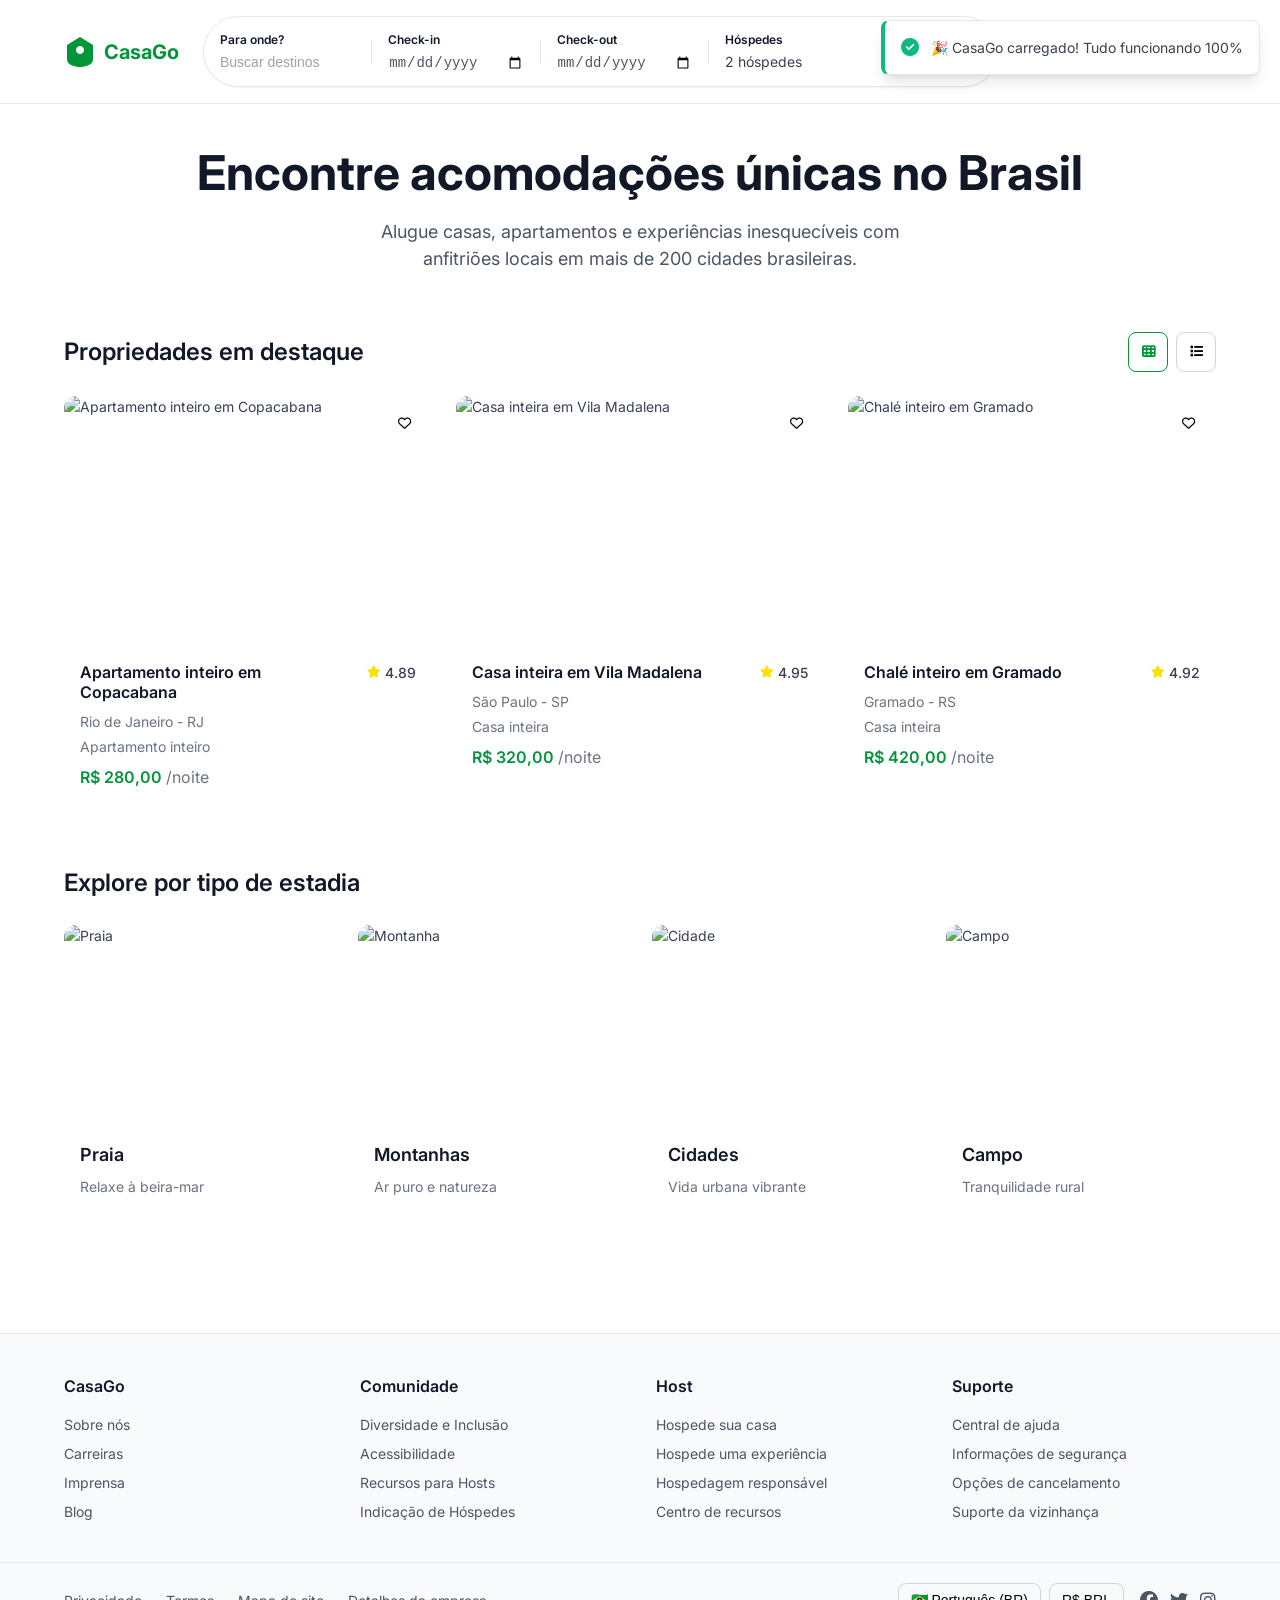
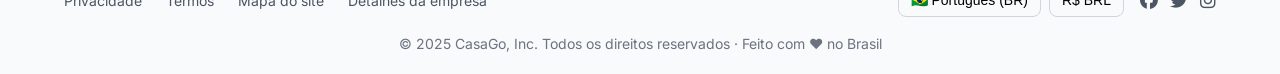
==== index.html @ a7231260 "Add files via upload" ====
<!DOCTYPE html>
<html lang="pt-BR">
<head>
    <meta charset="UTF-8">
    <meta name="viewport" content="width=device-width, initial-scale=1.0">
    <title>CasaGo - Aluguel por temporada de casas e experiências</title>
    <link rel="stylesheet" href="style.css">
    <link href="https://fonts.googleapis.com/css2?family=Inter:wght@300;400;500;600;700&display=swap" rel="stylesheet">
    <link rel="stylesheet" href="https://cdnjs.cloudflare.com/ajax/libs/font-awesome/6.4.0/css/all.min.css">
</head>
<body>
    <!-- Toast Container -->
    <div id="toast-container" class="toast-container"></div>

    <!-- Loading Overlay -->
    <div class="loading-overlay hidden" id="loading-overlay">
        <div class="loading-spinner"></div>
        <p>Carregando...</p>
    </div>

    <!-- Header -->
    <header class="header">
        <div class="header-container">
            <!-- Logo -->
            <div class="logo" onclick="window.location.reload()">
                <div class="logo-icon">
                    <svg width="32" height="32" viewBox="0 0 32 32" fill="#009639">
                        <path d="M16 1L3 9v14c0 8 13 8 13 8s13 0 13-8V9L16 1z"/>
                        <path d="M16 10c2.2 0 4 1.8 4 4s-1.8 4-4 4-4-1.8-4-4 1.8-4 4-4z" fill="white"/>
                    </svg>
                </div>
                <span class="logo-text">CasaGo</span>
            </div>

            <!-- Search Bar -->
            <div class="search-bar">
                <div class="search-button" id="search-toggle">
                    <div class="search-field" id="where-field">
                        <label>Para onde?</label>
                        <input type="text" placeholder="Buscar destinos" id="where-input" autocomplete="off">
                        <div class="suggestions-dropdown hidden" id="suggestions-dropdown">
                            <!-- Suggestions will be populated here -->
                        </div>
                    </div>
                    <div class="search-divider"></div>
                    <div class="search-field" id="checkin-field">
                        <label>Check-in</label>
                        <input type="date" id="checkin-input">
                    </div>
                    <div class="search-divider"></div>
                    <div class="search-field" id="checkout-field">
                        <label>Check-out</label>
                        <input type="date" id="checkout-input">
                    </div>
                    <div class="search-divider"></div>
                    <div class="search-field" id="guests-field">
                        <label>Hóspedes</label>
                        <div class="guests-selector">
                            <span id="guests-display">1 hóspede</span>
                            <div class="guests-dropdown hidden" id="guests-dropdown">
                                <div class="guest-counter">
                                    <span>Adultos</span>
                                    <div class="counter">
                                        <button type="button" id="adults-minus">-</button>
                                        <span id="adults-count">2</span>
                                        <button type="button" id="adults-plus">+</button>
                                    </div>
                                </div>
                                <div class="guest-counter">
                                    <span>Crianças</span>
                                    <div class="counter">
                                        <button type="button" id="children-minus">-</button>
                                        <span id="children-count">0</span>
                                        <button type="button" id="children-plus">+</button>
                                    </div>
                                </div>
                            </div>
                        </div>
                    </div>
                </div>
                <button class="search-action-button" id="search-button">
                    <i class="fas fa-search"></i>
                    <span>Buscar</span>
                </button>
            </div>

            <!-- User Menu -->
            <div class="user-menu">
                <button class="host-button" id="host-button">Seja um host</button>
                <div class="profile-menu">
                    <button class="profile-button" id="profile-button">
                        <i class="fas fa-bars"></i>
                        <i class="fas fa-user-circle"></i>
                    </button>
                </div>
            </div>
        </div>
    </header>

    <!-- Date Summary -->
    <div id="date-summary" class="date-summary hidden">
        <div class="summary-content">
            <div class="summary-text">
                <span id="summary-dates">Selecione suas datas</span>
                <span id="summary-nights"></span>
            </div>
            <div class="summary-actions">
                <button class="btn-clear" id="clear-dates">Limpar</button>
                <button class="btn-confirm" id="confirm-dates">Confirmar</button>
            </div>
        </div>
    </div>

    <!-- Main Content -->
    <main class="main-content">
        <!-- Hero Section -->
        <section class="hero-section">
            <div class="hero-content">
                <h1>Encontre acomodações únicas no Brasil</h1>
                <p>Alugue casas, apartamentos e experiências inesquecíveis com anfitriões locais em mais de 200 cidades brasileiras.</p>
            </div>
        </section>

        <!-- Properties Grid -->
        <section class="properties-section">
            <div class="section-header">
                <h2>Propriedades em destaque</h2>
                <div class="view-toggle">
                    <button class="view-btn active" data-view="grid"><i class="fas fa-th"></i></button>
                    <button class="view-btn" data-view="list"><i class="fas fa-list"></i></button>
                </div>
            </div>
            <div class="properties-grid" id="properties-grid">
                <!-- Properties will be dynamically loaded here -->
            </div>
        </section>

        <!-- Categories Section -->
        <section class="categories-section">
            <h2>Explore por tipo de estadia</h2>
            <div class="categories-grid">
                <div class="category-card" data-category="praia">
                    <div class="category-image">
                        <img src="https://images.unsplash.com/photo-1506905925346-21bda4d32df4?w=300&h=200&fit=crop&q=80" alt="Praia">
                    </div>
                    <h3>Praia</h3>
                    <p>Relaxe à beira-mar</p>
                </div>
                <div class="category-card" data-category="montanha">
                    <div class="category-image">
                        <img src="https://images.unsplash.com/photo-1464822759844-d150baec93ad?w=300&h=200&fit=crop&q=80" alt="Montanha">
                    </div>
                    <h3>Montanhas</h3>
                    <p>Ar puro e natureza</p>
                </div>
                <div class="category-card" data-category="cidade">
                    <div class="category-image">
                        <img src="https://images.unsplash.com/photo-1514565131-fce0801e5785?w=300&h=200&fit=crop&q=80" alt="Cidade">
                    </div>
                    <h3>Cidades</h3>
                    <p>Vida urbana vibrante</p>
                </div>
                <div class="category-card" data-category="campo">
                    <div class="category-image">
                        <img src="https://images.unsplash.com/photo-1500382017468-9049fed747ef?w=300&h=200&fit=crop&q=80" alt="Campo">
                    </div>
                    <h3>Campo</h3>
                    <p>Tranquilidade rural</p>
                </div>
            </div>
        </section>
    </main>

    <!-- Property Modal -->
    <div id="property-modal" class="modal-overlay">
        <div class="modal">
            <div class="modal-header">
                <h2 id="property-modal-title"></h2>
                <button class="modal-close" id="property-modal-close">
                    <i class="fas fa-times"></i>
                </button>
            </div>
            <div class="modal-content">
                <div id="property-modal-content">
                    <!-- Property details will be loaded here -->
                </div>
            </div>
        </div>
    </div>

    <!-- Booking Modal -->
    <div id="booking-modal" class="modal-overlay">
        <div class="modal">
            <div class="modal-header">
                <h2>Reservar Propriedade</h2>
                <button class="modal-close" id="booking-modal-close">
                    <i class="fas fa-times"></i>
                </button>
            </div>
            <div class="modal-content">
                <div id="booking-modal-content">
                    <!-- Booking form will be loaded here -->
                </div>
            </div>
        </div>
    </div>

    <!-- Payment Modal -->
    <div id="payment-modal" class="modal-overlay">
        <div class="modal">
            <div class="modal-header">
                <h2>Pagamento</h2>
                <button class="modal-close" id="payment-modal-close">
                    <i class="fas fa-times"></i>
                </button>
            </div>
            <div class="modal-content">
                <div id="payment-modal-content">
                    <!-- Payment options will be loaded here -->
                </div>
            </div>
        </div>
    </div>

    <!-- Host Modal -->
    <div id="host-modal" class="modal-overlay">
        <div class="modal">
            <div class="modal-header">
                <h2>Cadastrar Propriedade</h2>
                <button class="modal-close" id="host-modal-close">
                    <i class="fas fa-times"></i>
                </button>
            </div>
            <div class="modal-content">
                <div id="host-modal-content">
                    <!-- Host form will be loaded here -->
                </div>
            </div>
        </div>
    </div>

    <!-- Footer -->
    <footer class="footer">
        <div class="footer-container">
            <div class="footer-section">
                <h3>CasaGo</h3>
                <ul>
                    <li><a href="#about">Sobre nós</a></li>
                    <li><a href="#careers">Carreiras</a></li>
                    <li><a href="#press">Imprensa</a></li>
                    <li><a href="#blog">Blog</a></li>
                </ul>
            </div>
            <div class="footer-section">
                <h3>Comunidade</h3>
                <ul>
                    <li><a href="#diversity">Diversidade e Inclusão</a></li>
                    <li><a href="#accessibility">Acessibilidade</a></li>
                    <li><a href="#host-resources">Recursos para Hosts</a></li>
                    <li><a href="#guest-referrals">Indicação de Hóspedes</a></li>
                </ul>
            </div>
            <div class="footer-section">
                <h3>Host</h3>
                <ul>
                    <li><a href="#host-home">Hospede sua casa</a></li>
                    <li><a href="#host-experience">Hospede uma experiência</a></li>
                    <li><a href="#responsible-hosting">Hospedagem responsável</a></li>
                    <li><a href="#resource-center">Centro de recursos</a></li>
                </ul>
            </div>
            <div class="footer-section">
                <h3>Suporte</h3>
                <ul>
                    <li><a href="#help-center">Central de ajuda</a></li>
                    <li><a href="#safety">Informações de segurança</a></li>
                    <li><a href="#cancellation">Opções de cancelamento</a></li>
                    <li><a href="#neighborhood">Suporte da vizinhança</a></li>
                </ul>
            </div>
        </div>
        <div class="footer-bottom">
            <div class="footer-bottom-content">
                <div class="footer-links">
                    <a href="#privacy">Privacidade</a>
                    <a href="#terms">Termos</a>
                    <a href="#sitemap">Mapa do site</a>
                    <a href="#details">Detalhes da empresa</a>
                </div>
                <div class="footer-info">
                    <div class="language-currency">
                        <button class="language-btn">🇧🇷 Português (BR)</button>
                        <button class="currency-btn">R$ BRL</button>
                    </div>
                    <div class="social-links">
                        <a href="#facebook"><i class="fab fa-facebook"></i></a>
                        <a href="#twitter"><i class="fab fa-twitter"></i></a>
                        <a href="#instagram"><i class="fab fa-instagram"></i></a>
                    </div>
                </div>
            </div>
            <div class="footer-copyright">
                <p>&copy; 2025 CasaGo, Inc. Todos os direitos reservados · Feito com ❤️ no Brasil</p>
            </div>
        </div>
    </footer>

    <script src="app.js"></script>
</body>
</html>
---- style.css ----
/* CasaGo - Estilos principais */

:root {
  /* Cores Brasileiras */
  --brasil-verde: #009639;
  --brasil-azul: #002776; 
  --brasil-amarelo: #FFDF00;
  --brasil-laranja: #FF8C00;

  /* Cores Base */
  --white: #FFFFFF;
  --black: #000000;
  --gray-50: #F9FAFB;
  --gray-100: #F3F4F6;
  --gray-200: #E5E7EB;
  --gray-300: #D1D5DB;
  --gray-400: #9CA3AF;
  --gray-500: #6B7280;
  --gray-600: #4B5563;
  --gray-700: #374151;
  --gray-800: #1F2937;
  --gray-900: #111827;

  /* Cores de Estado */
  --success: #10B981;
  --error: #EF4444;
  --warning: #F59E0B;
  --info: #3B82F6;

  /* Sombras */
  --shadow-sm: 0 1px 2px 0 rgb(0 0 0 / 0.05);
  --shadow-md: 0 4px 6px -1px rgb(0 0 0 / 0.1), 0 2px 4px -2px rgb(0 0 0 / 0.1);
  --shadow-lg: 0 10px 15px -3px rgb(0 0 0 / 0.1), 0 4px 6px -4px rgb(0 0 0 / 0.1);
  --shadow-xl: 0 20px 25px -5px rgb(0 0 0 / 0.1), 0 8px 10px -6px rgb(0 0 0 / 0.1);

  /* Border Radius */
  --radius-sm: 0.25rem;
  --radius-md: 0.375rem;
  --radius-lg: 0.5rem;
  --radius-xl: 0.75rem;
  --radius-2xl: 1rem;
  --radius-full: 9999px;

  /* Transitions */
  --transition-all: all 0.15s ease-in-out;
  --transition-colors: color 0.15s ease-in-out, background-color 0.15s ease-in-out, border-color 0.15s ease-in-out;
}

/* Reset e Base */
* {
  margin: 0;
  padding: 0;
  box-sizing: border-box;
}

html {
  scroll-behavior: smooth;
}

body {
  font-family: 'Inter', -apple-system, BlinkMacSystemFont, 'Segoe UI', Roboto, Oxygen, Ubuntu, Cantarell, sans-serif;
  font-size: 14px;
  line-height: 1.5;
  color: var(--gray-700);
  background-color: var(--white);
  -webkit-font-smoothing: antialiased;
  -moz-osx-font-smoothing: grayscale;
}

/* Toast Container */
.toast-container {
  position: fixed;
  top: 20px;
  right: 20px;
  z-index: 10000;
  max-width: 400px;
}

.toast {
  background: var(--white);
  border: 1px solid var(--gray-200);
  border-radius: var(--radius-lg);
  padding: 16px;
  margin-bottom: 12px;
  box-shadow: var(--shadow-lg);
  display: flex;
  align-items: center;
  gap: 12px;
  animation: slideInRight 0.3s ease-out;
}

.toast.success { border-left: 4px solid var(--success); }
.toast.error { border-left: 4px solid var(--error); }
.toast.warning { border-left: 4px solid var(--warning); }
.toast.info { border-left: 4px solid var(--info); }

.toast-icon {
  font-size: 18px;
}

.toast.success .toast-icon { color: var(--success); }
.toast.error .toast-icon { color: var(--error); }
.toast.warning .toast-icon { color: var(--warning); }
.toast.info .toast-icon { color: var(--info); }

@keyframes slideInRight {
  from {
    opacity: 0;
    transform: translateX(100%);
  }
  to {
    opacity: 1;
    transform: translateX(0);
  }
}

/* Loading Overlay */
.loading-overlay {
  position: fixed;
  top: 0;
  left: 0;
  right: 0;
  bottom: 0;
  background: rgba(0, 0, 0, 0.5);
  display: flex;
  flex-direction: column;
  align-items: center;
  justify-content: center;
  z-index: 10001;
  gap: 20px;
}

.loading-overlay.hidden {
  display: none;
}

.loading-spinner {
  width: 40px;
  height: 40px;
  border: 4px solid var(--gray-200);
  border-top: 4px solid var(--brasil-verde);
  border-radius: 50%;
  animation: spin 1s linear infinite;
}

.loading-overlay p {
  color: var(--white);
  font-size: 16px;
}

@keyframes spin {
  0% { transform: rotate(0deg); }
  100% { transform: rotate(360deg); }
}

/* Header */
.header {
  position: sticky;
  top: 0;
  background: var(--white);
  border-bottom: 1px solid var(--gray-200);
  z-index: 1000;
  padding: 16px 0;
}

.header-container {
  max-width: 1200px;
  margin: 0 auto;
  padding: 0 24px;
  display: flex;
  align-items: center;
  gap: 24px;
}

/* Logo */
.logo {
  display: flex;
  align-items: center;
  gap: 8px;
  cursor: pointer;
  transition: var(--transition-all);
}

.logo:hover {
  transform: scale(1.02);
}

.logo-icon {
  display: flex;
  align-items: center;
  justify-content: center;
}

.logo-text {
  font-size: 20px;
  font-weight: 700;
  color: var(--brasil-verde);
}

/* Search Bar */
.search-bar {
  flex: 1;
  max-width: 800px;
  display: flex;
  align-items: center;
  background: var(--white);
  border: 1px solid var(--gray-200);
  border-radius: var(--radius-full);
  box-shadow: var(--shadow-sm);
  transition: var(--transition-all);
}

.search-bar:hover,
.search-bar:focus-within {
  box-shadow: var(--shadow-md);
}

.search-button {
  flex: 1;
  display: flex;
  align-items: center;
  background: none;
  border: none;
  padding: 14px 0;
  cursor: pointer;
  transition: var(--transition-colors);
  border-radius: var(--radius-full);
}

.search-button:hover {
  background: var(--gray-50);
}

.search-field {
  flex: 1;
  padding: 0 16px;
  position: relative;
  min-width: 0;
}

.search-field label {
  display: block;
  font-size: 12px;
  font-weight: 600;
  color: var(--gray-900);
  margin-bottom: 2px;
}

.search-field input {
  width: 100%;
  border: none;
  outline: none;
  background: transparent;
  font-size: 14px;
  color: var(--gray-600);
}

.search-field input::placeholder {
  color: var(--gray-400);
}

.search-divider {
  width: 1px;
  height: 24px;
  background: var(--gray-200);
}

/* Suggestions Dropdown */
.suggestions-dropdown {
  position: absolute;
  top: 100%;
  left: 0;
  right: 0;
  background: var(--white);
  border: 1px solid var(--gray-200);
  border-radius: var(--radius-lg);
  box-shadow: var(--shadow-xl);
  max-height: 300px;
  overflow-y: auto;
  z-index: 1001;
  margin-top: 8px;
}

.suggestions-dropdown.hidden {
  display: none;
}

.suggestion-item {
  padding: 12px 16px;
  cursor: pointer;
  border-bottom: 1px solid var(--gray-100);
  transition: var(--transition-colors);
  display: flex;
  align-items: center;
  gap: 12px;
}

.suggestion-item:hover {
  background: var(--gray-50);
}

.suggestion-item:last-child {
  border-bottom: none;
}

.suggestion-item i {
  color: var(--gray-400);
  font-size: 14px;
}

/* Guests Selector */
.guests-selector {
  position: relative;
  cursor: pointer;
}

.guests-dropdown {
  position: absolute;
  top: 100%;
  right: 0;
  background: var(--white);
  border: 1px solid var(--gray-200);
  border-radius: var(--radius-lg);
  box-shadow: var(--shadow-xl);
  padding: 16px;
  min-width: 240px;
  z-index: 1002;
  margin-top: 8px;
}

.guests-dropdown.hidden {
  display: none;
}

.guest-counter {
  display: flex;
  justify-content: space-between;
  align-items: center;
  margin-bottom: 16px;
}

.guest-counter:last-child {
  margin-bottom: 0;
}

.guest-counter span {
  font-weight: 500;
}

.counter {
  display: flex;
  align-items: center;
  gap: 12px;
}

.counter button {
  width: 32px;
  height: 32px;
  border: 1px solid var(--gray-300);
  border-radius: 50%;
  background: var(--white);
  cursor: pointer;
  display: flex;
  align-items: center;
  justify-content: center;
  font-weight: 600;
  transition: var(--transition-colors);
}

.counter button:hover:not(:disabled) {
  border-color: var(--brasil-verde);
  color: var(--brasil-verde);
}

.counter button:disabled {
  opacity: 0.5;
  cursor: not-allowed;
}

/* Search Action Button */
.search-action-button {
  background: var(--brasil-verde);
  color: var(--white);
  border: none;
  border-radius: var(--radius-full);
  padding: 16px 24px;
  font-weight: 600;
  cursor: pointer;
  transition: var(--transition-colors);
  display: flex;
  align-items: center;
  gap: 8px;
  margin-left: 8px;
}

.search-action-button:hover {
  background: #007a2f;
}

/* User Menu */
.user-menu {
  display: flex;
  align-items: center;
  gap: 16px;
}

.host-button {
  background: none;
  border: none;
  color: var(--gray-700);
  font-weight: 500;
  padding: 12px 16px;
  border-radius: var(--radius-lg);
  cursor: pointer;
  transition: var(--transition-colors);
  white-space: nowrap;
}

.host-button:hover {
  background: var(--gray-50);
}

.profile-button {
  display: flex;
  align-items: center;
  gap: 8px;
  background: none;
  border: 1px solid var(--gray-300);
  border-radius: var(--radius-full);
  padding: 8px 16px;
  cursor: pointer;
  transition: var(--transition-all);
}

.profile-button:hover {
  box-shadow: var(--shadow-sm);
}

/* Date Summary */
.date-summary {
  position: fixed;
  top: 120px;
  left: 50%;
  transform: translateX(-50%);
  background: var(--white);
  border: 2px solid var(--brasil-verde);
  border-radius: var(--radius-xl);
  padding: 20px;
  box-shadow: var(--shadow-xl);
  z-index: 1003;
  min-width: 320px;
  animation: fadeInUp 0.3s ease;
}

.date-summary.hidden {
  display: none;
}

.summary-content {
  text-align: center;
}

.summary-text {
  margin-bottom: 16px;
}

.summary-text span {
  display: block;
  font-weight: 600;
  color: var(--gray-700);
}

.summary-text span:first-child {
  color: var(--brasil-verde);
  font-size: 16px;
}

.summary-text span:last-child {
  color: var(--gray-500);
  font-size: 14px;
  margin-top: 4px;
}

.summary-actions {
  display: flex;
  gap: 12px;
}

.btn-clear,
.btn-confirm {
  flex: 1;
  padding: 10px 16px;
  border-radius: var(--radius-lg);
  font-weight: 500;
  cursor: pointer;
  transition: var(--transition-colors);
}

.btn-clear {
  background: var(--white);
  border: 1px solid var(--gray-300);
  color: var(--gray-700);
}

.btn-clear:hover {
  background: var(--gray-50);
}

.btn-confirm {
  background: var(--brasil-verde);
  border: 1px solid var(--brasil-verde);
  color: var(--white);
}

.btn-confirm:hover {
  background: #007a2f;
}

@keyframes fadeInUp {
  from {
    opacity: 0;
    transform: translateX(-50%) translateY(20px);
  }
  to {
    opacity: 1;
    transform: translateX(-50%) translateY(0);
  }
}

/* Main Content */
.main-content {
  max-width: 1200px;
  margin: 0 auto;
  padding: 40px 24px;
}

/* Hero Section */
.hero-section {
  text-align: center;
  margin-bottom: 60px;
}

.hero-content h1 {
  font-size: 48px;
  font-weight: 700;
  color: var(--gray-900);
  margin-bottom: 16px;
  line-height: 1.2;
}

.hero-content p {
  font-size: 18px;
  color: var(--gray-600);
  max-width: 600px;
  margin: 0 auto;
}

/* Properties Section */
.properties-section {
  margin-bottom: 60px;
}

.section-header {
  display: flex;
  justify-content: space-between;
  align-items: center;
  margin-bottom: 24px;
}

.section-header h2 {
  font-size: 24px;
  font-weight: 600;
  color: var(--gray-900);
}

.view-toggle {
  display: flex;
  gap: 8px;
}

.view-btn {
  width: 40px;
  height: 40px;
  border: 1px solid var(--gray-300);
  background: var(--white);
  border-radius: var(--radius-lg);
  cursor: pointer;
  display: flex;
  align-items: center;
  justify-content: center;
  transition: var(--transition-colors);
}

.view-btn:hover,
.view-btn.active {
  border-color: var(--brasil-verde);
  color: var(--brasil-verde);
}

/* Properties Grid */
.properties-grid {
  display: grid;
  grid-template-columns: repeat(auto-fill, minmax(300px, 1fr));
  gap: 24px;
}

.property-card {
  background: var(--white);
  border-radius: var(--radius-xl);
  overflow: hidden;
  cursor: pointer;
  transition: var(--transition-all);
  position: relative;
}

.property-card:hover {
  transform: translateY(-4px);
  box-shadow: var(--shadow-xl);
}

.property-image {
  position: relative;
  width: 100%;
  height: 250px;
  overflow: hidden;
}

.property-image img {
  width: 100%;
  height: 100%;
  object-fit: cover;
  transition: var(--transition-all);
}

.property-card:hover .property-image img {
  transform: scale(1.05);
}

.favorite-btn {
  position: absolute;
  top: 12px;
  right: 12px;
  width: 32px;
  height: 32px;
  background: rgba(255, 255, 255, 0.9);
  border: none;
  border-radius: 50%;
  cursor: pointer;
  display: flex;
  align-items: center;
  justify-content: center;
  transition: var(--transition-all);
  z-index: 10;
}

.favorite-btn:hover {
  background: var(--white);
  transform: scale(1.1);
}

.favorite-btn.active {
  color: var(--error);
}

.new-badge {
  position: absolute;
  top: 12px;
  left: 12px;
  background: var(--brasil-verde);
  color: var(--white);
  padding: 4px 8px;
  border-radius: var(--radius-md);
  font-size: 12px;
  font-weight: 600;
}

.property-info {
  padding: 16px;
}

.property-header {
  display: flex;
  justify-content: space-between;
  align-items: flex-start;
  margin-bottom: 8px;
}

.property-title {
  font-size: 16px;
  font-weight: 600;
  color: var(--gray-900);
  line-height: 1.3;
  flex: 1;
  margin-right: 8px;
}

.property-rating {
  display: flex;
  align-items: center;
  gap: 4px;
  font-size: 14px;
  font-weight: 500;
  white-space: nowrap;
}

.property-rating .star {
  color: var(--brasil-amarelo);
  font-size: 12px;
}

.property-location {
  color: var(--gray-500);
  font-size: 14px;
  margin-bottom: 4px;
}

.property-type {
  color: var(--gray-500);
  font-size: 14px;
  margin-bottom: 8px;
}

.property-price {
  font-size: 16px;
  font-weight: 600;
  color: var(--gray-900);
}

.property-price .currency {
  color: var(--brasil-verde);
}

.property-price .period {
  font-weight: 400;
  color: var(--gray-500);
}

/* Categories Section */
.categories-section h2 {
  font-size: 24px;
  font-weight: 600;
  color: var(--gray-900);
  margin-bottom: 24px;
}

.categories-grid {
  display: grid;
  grid-template-columns: repeat(auto-fit, minmax(250px, 1fr));
  gap: 24px;
}

.category-card {
  background: var(--white);
  border-radius: var(--radius-xl);
  overflow: hidden;
  cursor: pointer;
  transition: var(--transition-all);
}

.category-card:hover {
  transform: translateY(-2px);
  box-shadow: var(--shadow-lg);
}

.category-image {
  width: 100%;
  height: 200px;
  overflow: hidden;
}

.category-image img {
  width: 100%;
  height: 100%;
  object-fit: cover;
  transition: var(--transition-all);
}

.category-card:hover .category-image img {
  transform: scale(1.1);
}

.category-card h3 {
  font-size: 18px;
  font-weight: 600;
  color: var(--gray-900);
  margin: 16px 16px 8px;
}

.category-card p {
  color: var(--gray-500);
  margin: 0 16px 16px;
}

/* Modal */
.modal-overlay {
  position: fixed;
  top: 0;
  left: 0;
  right: 0;
  bottom: 0;
  background: rgba(0, 0, 0, 0.5);
  display: flex;
  align-items: center;
  justify-content: center;
  z-index: 10000;
  opacity: 0;
  visibility: hidden;
  transition: all 0.3s ease;
}

.modal-overlay.active {
  opacity: 1;
  visibility: visible;
}

.modal {
  background: var(--white);
  border-radius: var(--radius-xl);
  max-width: 90vw;
  max-height: 90vh;
  width: 100%;
  overflow-y: auto;
  transform: translateY(50px);
  transition: transform 0.3s ease;
}

.modal-overlay.active .modal {
  transform: translateY(0);
}

.modal-header {
  padding: 24px 24px 0;
  display: flex;
  justify-content: space-between;
  align-items: center;
  border-bottom: 1px solid var(--gray-200);
  padding-bottom: 16px;
}

.modal-header h2 {
  font-size: 20px;
  font-weight: 600;
  color: var(--gray-900);
}

.modal-close {
  width: 32px;
  height: 32px;
  border: none;
  background: none;
  border-radius: 50%;
  cursor: pointer;
  display: flex;
  align-items: center;
  justify-content: center;
  color: var(--gray-500);
  transition: var(--transition-colors);
}

.modal-close:hover {
  background: var(--gray-100);
  color: var(--gray-700);
}

.modal-content {
  padding: 24px;
}

/* Footer */
.footer {
  background: var(--gray-50);
  border-top: 1px solid var(--gray-200);
  margin-top: 80px;
  padding: 40px 0 20px;
}

.footer-container {
  max-width: 1200px;
  margin: 0 auto;
  padding: 0 24px;
  display: grid;
  grid-template-columns: repeat(auto-fit, minmax(250px, 1fr));
  gap: 32px;
}

.footer-section h3 {
  font-size: 16px;
  font-weight: 600;
  color: var(--gray-900);
  margin-bottom: 16px;
}

.footer-section ul {
  list-style: none;
}

.footer-section ul li {
  margin-bottom: 8px;
}

.footer-section ul li a {
  color: var(--gray-600);
  text-decoration: none;
  transition: var(--transition-colors);
}

.footer-section ul li a:hover {
  color: var(--brasil-verde);
}

.footer-bottom {
  border-top: 1px solid var(--gray-200);
  margin-top: 32px;
  padding-top: 20px;
}

.footer-bottom-content {
  max-width: 1200px;
  margin: 0 auto;
  padding: 0 24px;
  display: flex;
  justify-content: space-between;
  align-items: center;
  flex-wrap: wrap;
  gap: 16px;
}

.footer-links {
  display: flex;
  gap: 24px;
  flex-wrap: wrap;
}

.footer-links a {
  color: var(--gray-600);
  text-decoration: none;
  font-size: 14px;
  transition: var(--transition-colors);
}

.footer-links a:hover {
  color: var(--brasil-verde);
}

.footer-info {
  display: flex;
  align-items: center;
  gap: 16px;
}

.language-currency {
  display: flex;
  gap: 8px;
}

.language-btn,
.currency-btn {
  background: none;
  border: 1px solid var(--gray-300);
  border-radius: var(--radius-lg);
  padding: 8px 12px;
  font-size: 14px;
  cursor: pointer;
  transition: var(--transition-colors);
}

.language-btn:hover,
.currency-btn:hover {
  border-color: var(--brasil-verde);
  color: var(--brasil-verde);
}

.social-links {
  display: flex;
  gap: 12px;
}

.social-links a {
  color: var(--gray-600);
  font-size: 18px;
  transition: var(--transition-colors);
}

.social-links a:hover {
  color: var(--brasil-verde);
}

.footer-copyright {
  max-width: 1200px;
  margin: 16px auto 0;
  padding: 0 24px;
  text-align: center;
  color: var(--gray-500);
  font-size: 14px;
}

/* Utilities */
.hidden {
  display: none !important;
}

.text-center { text-align: center; }
.text-left { text-align: left; }
.text-right { text-align: right; }

/* Responsive Design */
@media (max-width: 768px) {
  .header-container {
    padding: 0 16px;
    gap: 12px;
  }

  .search-bar {
    order: 3;
    width: 100%;
    margin-top: 16px;
  }

  .user-menu {
    margin-left: auto;
  }

  .host-button span {
    display: none;
  }

  .hero-content h1 {
    font-size: 32px;
  }

  .main-content {
    padding: 20px 16px;
  }

  .properties-grid {
    grid-template-columns: 1fr;
    gap: 20px;
  }

  .categories-grid {
    grid-template-columns: 1fr;
  }

  .footer-bottom-content {
    flex-direction: column;
    text-align: center;
  }

  .date-summary {
    left: 16px;
    right: 16px;
    transform: none;
    min-width: auto;
  }
}

@media (max-width: 480px) {
  .search-field {
    padding: 0 12px;
  }

  .search-button {
    padding: 12px 0;
  }

  .hero-content h1 {
    font-size: 28px;
  }

  .modal {
    max-width: 95vw;
    margin: 10px;
  }
}
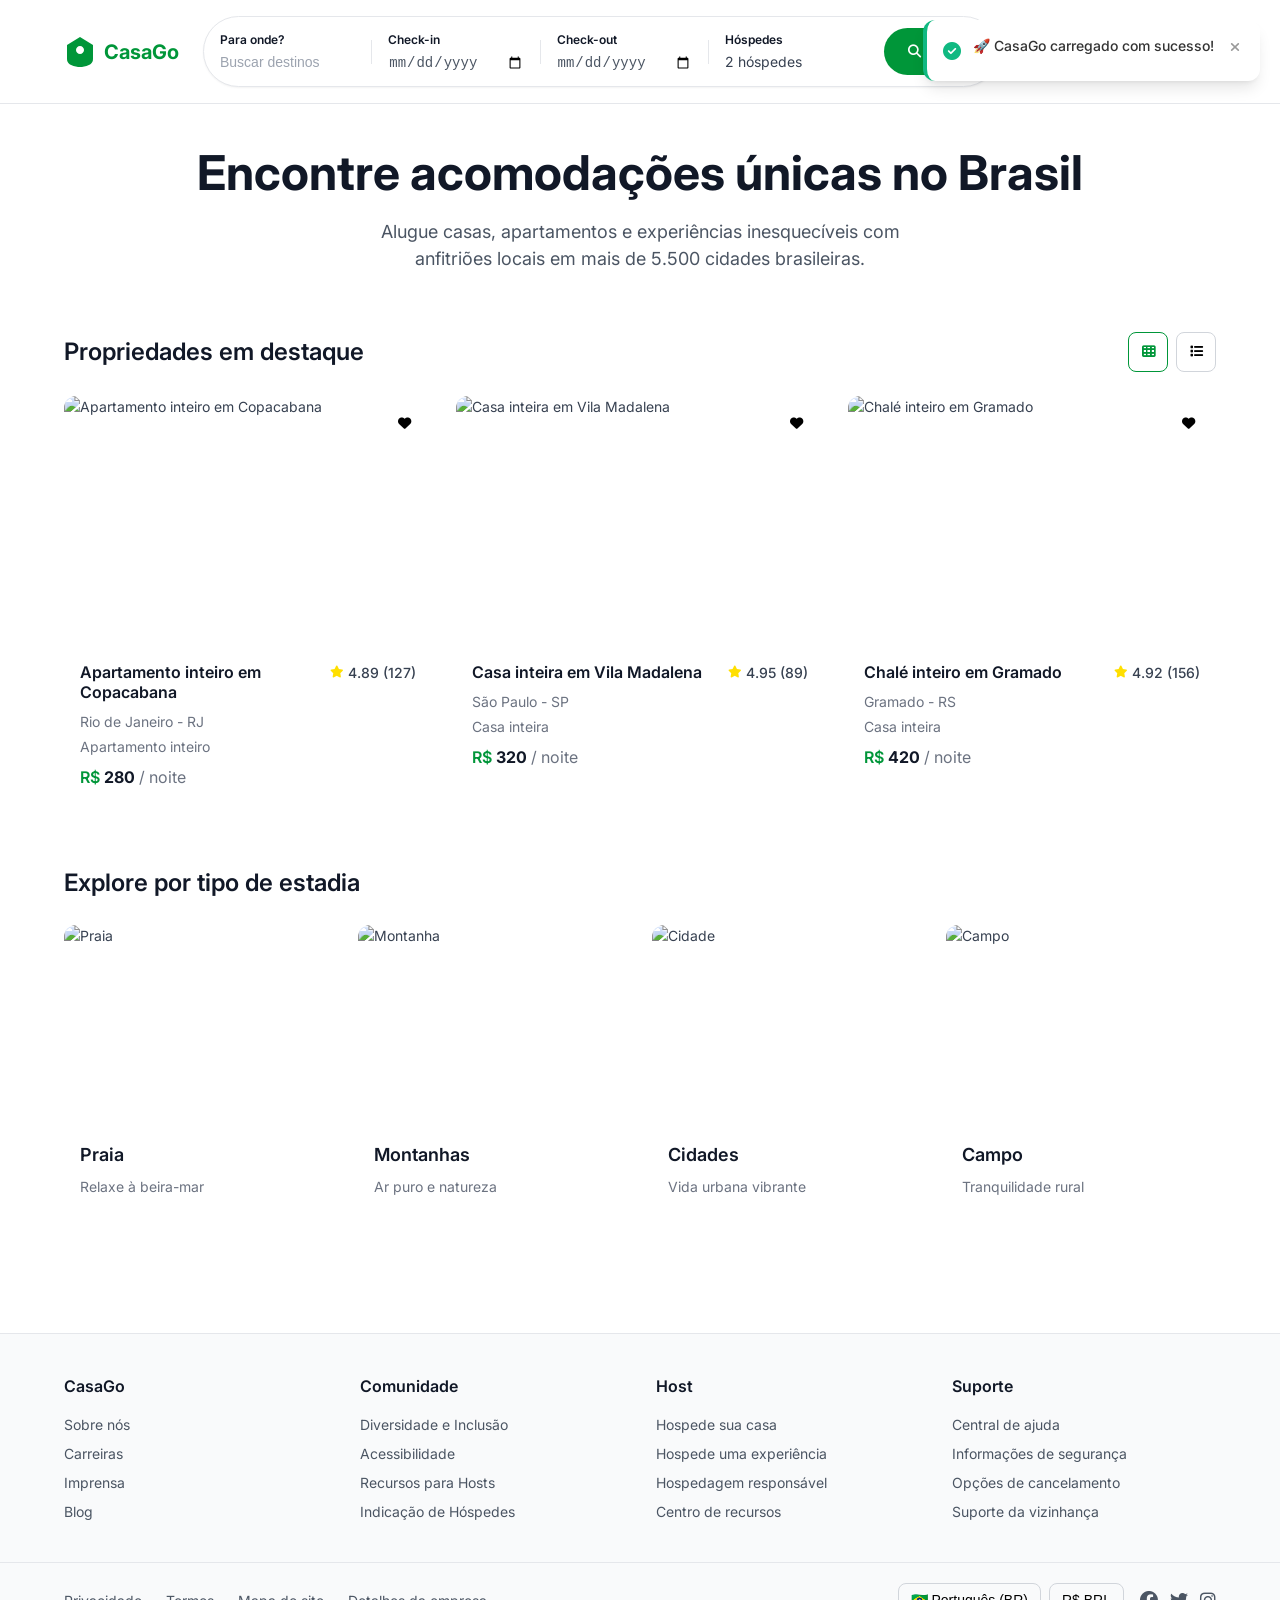
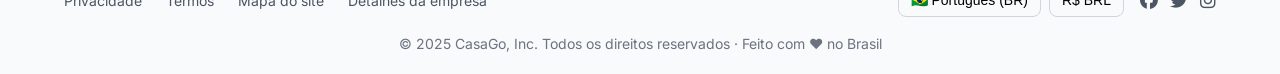
==== commit c99ebfeb: "Add files via upload" ====
--- a/index.html
+++ b/index.html
@@ -3,7 +3,15 @@
 <head>
     <meta charset="UTF-8">
     <meta name="viewport" content="width=device-width, initial-scale=1.0">
-    <title>CasaGo - Aluguel por temporada de casas e experiências</title>
+    <title>CasaGo - Aluguel por temporada de casas e experiências únicas no Brasil</title>
+    <meta name="description" content="Encontre e alugue casas, apartamentos e experiências únicas em mais de 5.500 cidades brasileiras. Reserve com segurança no CasaGo.">
+    <meta name="keywords" content="aluguel por temporada, casas, apartamentos, brasil, hospedagem, airbnb">
+    <meta property="og:title" content="CasaGo - Aluguel por temporada no Brasil">
+    <meta property="og:description" content="Encontre acomodações únicas em todo o Brasil">
+    <meta property="og:image" content="/images/casago-social.jpg">
+    <meta property="og:url" content="https://casago.com.br">
+    <meta property="og:type" content="website">
+    <link rel="icon" type="image/png" sizes="32x32" href="/favicon-32x32.png">
     <link rel="stylesheet" href="style.css">
     <link href="https://fonts.googleapis.com/css2?family=Inter:wght@300;400;500;600;700&display=swap" rel="stylesheet">
     <link rel="stylesheet" href="https://cdnjs.cloudflare.com/ajax/libs/font-awesome/6.4.0/css/all.min.css">
@@ -56,7 +64,7 @@
                     <div class="search-field" id="guests-field">
                         <label>Hóspedes</label>
                         <div class="guests-selector">
-                            <span id="guests-display">1 hóspede</span>
+                            <span id="guests-display">2 hóspedes</span>
                             <div class="guests-dropdown hidden" id="guests-dropdown">
                                 <div class="guest-counter">
                                     <span>Adultos</span>
@@ -117,11 +125,11 @@
         <section class="hero-section">
             <div class="hero-content">
                 <h1>Encontre acomodações únicas no Brasil</h1>
-                <p>Alugue casas, apartamentos e experiências inesquecíveis com anfitriões locais em mais de 200 cidades brasileiras.</p>
+                <p>Alugue casas, apartamentos e experiências inesquecíveis com anfitriões locais em mais de 5.500 cidades brasileiras.</p>
             </div>
         </section>
 
-        <!-- Properties Grid -->
+        <!-- Properties Section -->
         <section class="properties-section">
             <div class="section-header">
                 <h2>Propriedades em destaque</h2>
@@ -171,7 +179,7 @@
         </section>
     </main>
 
-    <!-- Property Modal -->
+    <!-- Modals -->
     <div id="property-modal" class="modal-overlay">
         <div class="modal">
             <div class="modal-header">
@@ -181,14 +189,11 @@
                 </button>
             </div>
             <div class="modal-content">
-                <div id="property-modal-content">
-                    <!-- Property details will be loaded here -->
-                </div>
-            </div>
-        </div>
-    </div>
-
-    <!-- Booking Modal -->
+                <div id="property-modal-content"></div>
+            </div>
+        </div>
+    </div>
+
     <div id="booking-modal" class="modal-overlay">
         <div class="modal">
             <div class="modal-header">
@@ -198,14 +203,11 @@
                 </button>
             </div>
             <div class="modal-content">
-                <div id="booking-modal-content">
-                    <!-- Booking form will be loaded here -->
-                </div>
-            </div>
-        </div>
-    </div>
-
-    <!-- Payment Modal -->
+                <div id="booking-modal-content"></div>
+            </div>
+        </div>
+    </div>
+
     <div id="payment-modal" class="modal-overlay">
         <div class="modal">
             <div class="modal-header">
@@ -215,14 +217,11 @@
                 </button>
             </div>
             <div class="modal-content">
-                <div id="payment-modal-content">
-                    <!-- Payment options will be loaded here -->
-                </div>
-            </div>
-        </div>
-    </div>
-
-    <!-- Host Modal -->
+                <div id="payment-modal-content"></div>
+            </div>
+        </div>
+    </div>
+
     <div id="host-modal" class="modal-overlay">
         <div class="modal">
             <div class="modal-header">
@@ -232,9 +231,7 @@
                 </button>
             </div>
             <div class="modal-content">
-                <div id="host-modal-content">
-                    <!-- Host form will be loaded here -->
-                </div>
+                <div id="host-modal-content"></div>
             </div>
         </div>
     </div>
--- a/style.css
+++ b/style.css
@@ -1,4 +1,4 @@
-/* CasaGo - Estilos principais */
+/* CasaGo - CSS Completo e Corrigido */
 
 :root {
   /* Cores Brasileiras */
@@ -46,25 +46,46 @@
   --transition-colors: color 0.15s ease-in-out, background-color 0.15s ease-in-out, border-color 0.15s ease-in-out;
 }
 
-/* Reset e Base */
+/* Reset e Base - ANTI-OVERFLOW */
 * {
   margin: 0;
   padding: 0;
   box-sizing: border-box;
 }
 
+html, body {
+  overflow-x: hidden;
+  max-width: 100vw;
+  box-sizing: border-box;
+}
+
 html {
   scroll-behavior: smooth;
 }
 
 body {
-  font-family: 'Inter', -apple-system, BlinkMacSystemFont, 'Segoe UI', Roboto, Oxygen, Ubuntu, Cantarell, sans-serif;
+  font-family: 'Inter', -apple-system, BlinkMacSystemFont, 'Segoe UI', Roboto, sans-serif;
   font-size: 14px;
   line-height: 1.5;
   color: var(--gray-700);
   background-color: var(--white);
   -webkit-font-smoothing: antialiased;
   -moz-osx-font-smoothing: grayscale;
+}
+
+/* Contenção de elementos */
+.container {
+  max-width: 1200px;
+  margin: 0 auto;
+  padding: 0 16px;
+  width: 100%;
+}
+
+/* Imagens responsivas */
+img {
+  max-width: 100%;
+  height: auto;
+  display: block;
 }
 
 /* Toast Container */
@@ -74,44 +95,80 @@
   right: 20px;
   z-index: 10000;
   max-width: 400px;
+  pointer-events: none;
 }
 
 .toast {
-  background: var(--white);
-  border: 1px solid var(--gray-200);
-  border-radius: var(--radius-lg);
+  display: flex;
+  align-items: flex-start;
+  background: white;
+  border-radius: 12px;
   padding: 16px;
   margin-bottom: 12px;
   box-shadow: var(--shadow-lg);
-  display: flex;
-  align-items: center;
-  gap: 12px;
-  animation: slideInRight 0.3s ease-out;
-}
-
-.toast.success { border-left: 4px solid var(--success); }
-.toast.error { border-left: 4px solid var(--error); }
-.toast.warning { border-left: 4px solid var(--warning); }
-.toast.info { border-left: 4px solid var(--info); }
+  border-left: 4px solid var(--success);
+  opacity: 0;
+  transform: translateX(100%);
+  transition: all 0.3s ease;
+  pointer-events: auto;
+  position: relative;
+  overflow: hidden;
+}
+
+.toast.show {
+  opacity: 1;
+  transform: translateX(0);
+}
+
+.toast.hiding {
+  opacity: 0;
+  transform: translateX(100%);
+}
+
+.toast-success { border-left-color: var(--success); }
+.toast-error { border-left-color: var(--error); }
+.toast-warning { border-left-color: var(--warning); }
+.toast-info { border-left-color: var(--info); }
 
 .toast-icon {
+  margin-right: 12px;
   font-size: 18px;
-}
-
-.toast.success .toast-icon { color: var(--success); }
-.toast.error .toast-icon { color: var(--error); }
-.toast.warning .toast-icon { color: var(--warning); }
-.toast.info .toast-icon { color: var(--info); }
-
-@keyframes slideInRight {
-  from {
-    opacity: 0;
-    transform: translateX(100%);
-  }
-  to {
-    opacity: 1;
-    transform: translateX(0);
-  }
+  flex-shrink: 0;
+  margin-top: 2px;
+}
+
+.toast-success .toast-icon { color: var(--success); }
+.toast-error .toast-icon { color: var(--error); }
+.toast-warning .toast-icon { color: var(--warning); }
+.toast-info .toast-icon { color: var(--info); }
+
+.toast-content {
+  flex: 1;
+  min-width: 0;
+}
+
+.toast-message {
+  color: #333;
+  font-weight: 500;
+  line-height: 1.4;
+  word-wrap: break-word;
+}
+
+.toast-close {
+  margin-left: 12px;
+  background: none;
+  border: none;
+  color: #999;
+  cursor: pointer;
+  padding: 4px;
+  border-radius: 4px;
+  flex-shrink: 0;
+  transition: background 0.2s;
+}
+
+.toast-close:hover {
+  background: #f0f0f0;
+  color: #666;
 }
 
 /* Loading Overlay */
@@ -208,6 +265,9 @@
   border-radius: var(--radius-full);
   box-shadow: var(--shadow-sm);
   transition: var(--transition-all);
+  width: 100%;
+  max-width: 100%;
+  overflow: hidden;
 }
 
 .search-bar:hover,
@@ -225,6 +285,9 @@
   cursor: pointer;
   transition: var(--transition-colors);
   border-radius: var(--radius-full);
+  width: 100%;
+  max-width: 100%;
+  overflow: hidden;
 }
 
 .search-button:hover {
@@ -263,6 +326,7 @@
   width: 1px;
   height: 24px;
   background: var(--gray-200);
+  flex-shrink: 0;
 }
 
 /* Suggestions Dropdown */
@@ -391,6 +455,7 @@
   align-items: center;
   gap: 8px;
   margin-left: 8px;
+  flex-shrink: 0;
 }
 
 .search-action-button:hover {
@@ -434,6 +499,46 @@
 
 .profile-button:hover {
   box-shadow: var(--shadow-sm);
+}
+
+/* Profile Menu Dropdown */
+.profile-menu-dropdown {
+  position: absolute;
+  top: 100%;
+  right: 0;
+  background: var(--white);
+  border: 1px solid var(--gray-200);
+  border-radius: var(--radius-xl);
+  box-shadow: var(--shadow-xl);
+  min-width: 220px;
+  z-index: 1003;
+  margin-top: 8px;
+  padding: 8px 0;
+}
+
+.profile-menu-item {
+  display: flex;
+  align-items: center;
+  gap: 12px;
+  padding: 12px 16px;
+  cursor: pointer;
+  transition: var(--transition-colors);
+  color: var(--gray-700);
+}
+
+.profile-menu-item:hover {
+  background: var(--gray-50);
+}
+
+.profile-menu-item i {
+  width: 16px;
+  color: var(--gray-500);
+}
+
+.profile-menu-dropdown hr {
+  border: none;
+  border-top: 1px solid var(--gray-200);
+  margin: 8px 0;
 }
 
 /* Date Summary */
@@ -600,14 +705,18 @@
 /* Properties Grid */
 .properties-grid {
   display: grid;
-  grid-template-columns: repeat(auto-fill, minmax(300px, 1fr));
+  grid-template-columns: repeat(auto-fit, minmax(280px, 1fr));
   gap: 24px;
+  width: 100%;
+  max-width: 100%;
 }
 
 .property-card {
+  width: 100%;
+  max-width: 100%;
+  overflow: hidden;
   background: var(--white);
   border-radius: var(--radius-xl);
-  overflow: hidden;
   cursor: pointer;
   transition: var(--transition-all);
   position: relative;
@@ -1003,17 +1112,24 @@
 .text-left { text-align: left; }
 .text-right { text-align: right; }
 
-/* Responsive Design */
+/* Responsive Design - MOBILE FIRST */
 @media (max-width: 768px) {
   .header-container {
     padding: 0 16px;
     gap: 12px;
+    flex-wrap: wrap;
   }
 
   .search-bar {
     order: 3;
     width: 100%;
     margin-top: 16px;
+    flex-wrap: wrap;
+  }
+
+  .search-field {
+    min-width: 0;
+    flex: 1;
   }
 
   .user-menu {
@@ -1052,6 +1168,25 @@
     transform: none;
     min-width: auto;
   }
+
+  .toast-container {
+    left: 16px;
+    right: 16px;
+    top: 16px;
+    max-width: none;
+  }
+
+  .toast {
+    transform: translateY(-100%);
+  }
+
+  .toast.show {
+    transform: translateY(0);
+  }
+
+  .toast.hiding {
+    transform: translateY(-100%);
+  }
 }
 
 @media (max-width: 480px) {
@@ -1071,4 +1206,14 @@
     max-width: 95vw;
     margin: 10px;
   }
+
+  .search-bar {
+    flex-direction: column;
+    gap: 8px;
+  }
+
+  .search-divider {
+    width: 100%;
+    height: 1px;
+  }
 }
